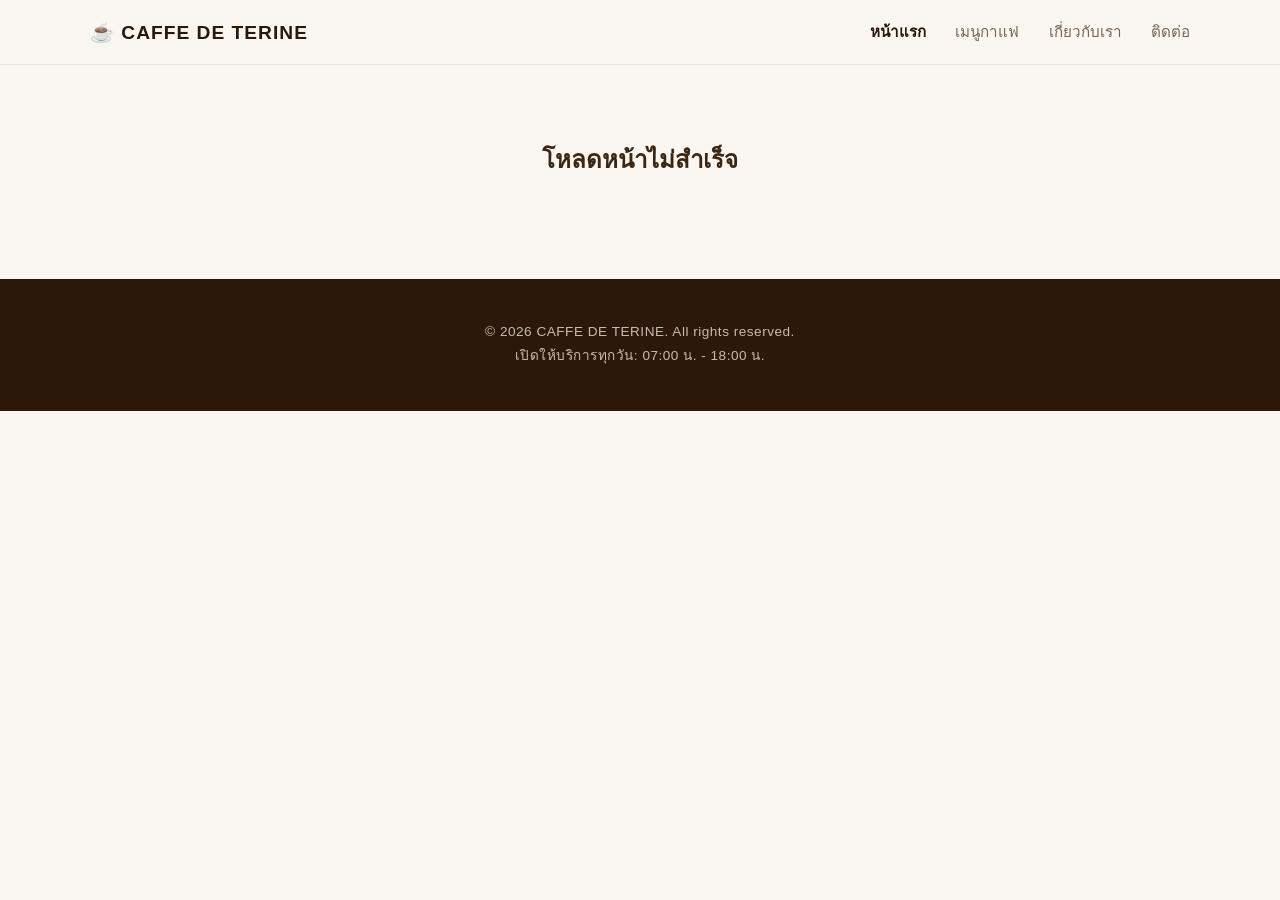
==== index.html @ ba51e7ea "first commit" ====
<!DOCTYPE html>
<html lang="th">
<head>
    <meta charset="UTF-8">
    <meta name="viewport" content="width=device-width, initial-scale=1.0">
    <title>CAFFE DE TERINE</title>

    <link rel="stylesheet" href="style/style.css">
</head>
<body>

    <div id="navbar-placeholder"></div>

    <!-- พื้นที่โหลดหน้า -->
    <main id="app"></main>

    <div id="footer-placeholder"></div>

    <script type="module" src="index.js"></script>

</body>
</html>
---- style/style.css ----
/* style.css */

/* 1. ส่วนควบคุมธีมหลัก (Luxury Minimalist) */
body {
    font-family: 'Segoe UI', Tahoma, Geneva, Verdana, sans-serif;
    background-color: #faf7f2; /* สีครีมสว่าง สะอาด เรียบหรู */
    color: #3d2612;
    margin: 0;
    padding: 120px 20px 60px 20px; /* เพิ่ม padding-top เพื่อหลบ Navbar ด้านบน */
    display: flex;
    flex-direction: column;
    align-items: center;
}

.header {
    text-align: center;
    margin-bottom: 50px;
}

.header h1 {
    font-size: 2.5rem;
    letter-spacing: 2px;
    margin-bottom: 10px;
    color: #2b1808;
}

.header p {
    color: #8c7662;
    font-style: italic;
}

/* 2. การจัดเลย์เอาต์กลุ่มสินค้า (Grid) */
.menu-grid {
    display: grid;
    grid-template-columns: repeat(auto-fill, minmax(300px, 1fr)); /* ปรับขนาดเริ่มต้นให้กว้างขึ้นเล็กน้อยตามภาพ */
    gap: 30px;
    max-width: 1100px;
    width: 100%;
}

/* 3. การ์ดสินค้าแต่ละชิ้น (ถอดแบบดีไซน์จากภาพ: ขอบมนโค้งชัดเจน, เงาซอฟท์ละมุน) */
.coffee-card {
    background-color: #ffffff;
    padding: 24px;
    border-radius: 20px; /* ปรับขอบให้โค้งมนสวยงามละมุนตาตามตัวอย่างในภาพ */
    box-shadow: 0 10px 30px rgba(0, 0, 0, 0.03); /* ปรับเงาให้ดูคลีน นุ่ม ฟุ้งลอย */
    border: 1px solid #eee5da;
    display: flex;
    flex-direction: column;
    justify-content: space-between;
    min-height: 480px; /* ควบคุมให้ความสูงการ์ดเท่ากันเสมอกันทุกช่อง */
    box-sizing: border-box;
}

/* ข้อความและหัวเรื่องภายในการ์ด */
.coffee-card h3 {
    font-size: 1.3rem;
    margin: 15px 0 8px 0;
    color: #2b1808;
    text-align: left; /* จัดชิดซ้ายตามภาพ */
    line-height: 1.3;
}

.coffee-card .coffee-desc {
    font-size: 0.85rem;
    color: #7a6552;
    line-height: 1.5;
    margin-bottom: 15px;
    text-align: left; /* จัดคำอธิบายชิดซ้ายตามภาพ */
}

/* สไตล์สำหรับจัดการรูปภาพภายในการ์ด */
.card-image-container {
    width: 100%;
    height: 220px; /* ขยายความสูงรูปภาพให้เต็มมิติสวยงาม */
    overflow: hidden;
    border-radius: 14px; /* มนขอบรูปภาพข้างในการ์ด */
    background-color: #eee5da;
}

.coffee-img {
    width: 100%;
    height: 100%;
    object-fit: cover;
    object-position: center;
    filter: brightness(0.96);
    transition: transform 0.8s cubic-bezier(0.16, 1, 0.3, 1), 
                filter 0.8s cubic-bezier(0.16, 1, 0.3, 1);
}

.coffee-card:hover .coffee-img {
    transform: scale(1.04);
    filter: brightness(1); 
}

/* โซนแสดงราคาและปริมาณน้ำหนักกาแฟ */
.price-tag {
    font-size: 1.3rem;
    font-weight: bold;
    color: #2b1808; /* สีน้ำตาลเข้มตามภาพ */
    margin-bottom: 15px;
    text-align: left; /* จัดชิดซ้าย */
    display: flex;
    align-items: center;
}

.weight-text {
    font-size: 0.95rem;
    color: #7a6552;
    font-weight: normal;
    margin-left: 5px;
}

/* 🛠️ ระบบปุ่มกดคู่ (สั่งซื้อเลย + ตะกร้าสินค้าทรงกลม) ตามภาพ */
.action-buttons-group {
    display: flex;
    gap: 12px;
    align-items: center;
    width: 100%;
}

.btn-buy {
    background-color: #2b1808; /* สีน้ำตาลเข้มซิกเนเจอร์ */
    color: #fff;
    border: none;
    padding: 12px 24px;
    border-radius: 25px; /* ทำปุ่มทรงมนรี แคปซูล หรูหราตามภาพ */
    cursor: pointer;
    font-weight: 500;
    font-size: 0.95rem;
    flex: 1; /* ดึงให้ปุ่มสั่งซื้อยืดกว้างยาวออกไป */
    transition: background-color 0.3s, transform 0.2s;
    text-align: center;
}

.btn-buy:hover {
    background-color: #4a2d16;
}

.btn-cart {
    background-color: #ffffff;
    color: #2b1808;
    border: 1px solid #2b1808; /* ขอบเส้นสีน้ำตาลเข้ม */
    width: 44px;
    height: 44px;
    border-radius: 50%; /* บังคับปุ่มรถเข็นเป็นวงกลมเป๊ะ ๆ */
    display: flex;
    align-items: center;
    justify-content: center;
    cursor: pointer;
    transition: background-color 0.3s, color 0.3s;
    padding: 0;
}

.btn-cart:hover {
    background-color: #2b1808;
    color: #ffffff;
}

/* 4. ระบบจัดการแอนิเมชันตอน Scroll (Smooth Loop) */
.scroll-reveal {
    opacity: 0;
    transform: translateY(25px); 
    transition: opacity 0.6s cubic-bezier(0.25, 1, 0.5, 1), 
                transform 0.6s cubic-bezier(0.25, 1, 0.5, 1);
    will-change: opacity, transform;
}

.scroll-reveal.active {
    opacity: 1;
    transform: translateY(0);
}

/* เอฟเฟกต์ยกตัวขึ้นนิด ๆ ตอนเอาเมาส์ชี้สัมผัสการ์ด */
.scroll-reveal.active:hover {
    transform: translateY(-5px);
    box-shadow: 0 15px 35px rgba(61, 38, 18, 0.08);
    border-color: #c4a484;
}

/* 5. ตกแต่ง NAVBAR & FOOTER */
.navbar {
    background-color: rgba(250, 247, 242, 0.9);
    backdrop-filter: blur(10px);
    position: fixed;
    top: 0;
    left: 0;
    width: 100%;
    z-index: 1000;
    border-bottom: 1px solid #eee5da;
    box-sizing: border-box;
}

.nav-container {
    max-width: 1100px;
    margin: 0 auto;
    display: flex;
    justify-content: space-between;
    align-items: center;
    padding: 20px;
}

.nav-logo {
    font-weight: bold;
    font-size: 1.2rem;
    color: #2b1808;
    text-decoration: none;
    letter-spacing: 1px;
}

.nav-links a {
    color: #7a6552;
    text-decoration: none;
    margin-left: 25px;
    font-size: 0.95rem;
    transition: color 0.3s;
}

.nav-links a:hover, .nav-links a.active {
    color: #2b1808;
    font-weight: 600;
}

/* Footer Style (🛠️ แก้บั๊กขยายกว้าง 100% ให้สมบูรณ์ ไม่ดันเว็บเอียงขวา) */
.footer {
    background-color: #2b1808;
    color: #eee5da;
    width: 89.1rem; 
    padding: 40px 0;
    margin-top: 80px;
    text-align: center;
    font-size: 0.85rem;
    letter-spacing: 0.5px;
}

.footer-container p {
    margin: 5px 0;
    opacity: 0.8;
}
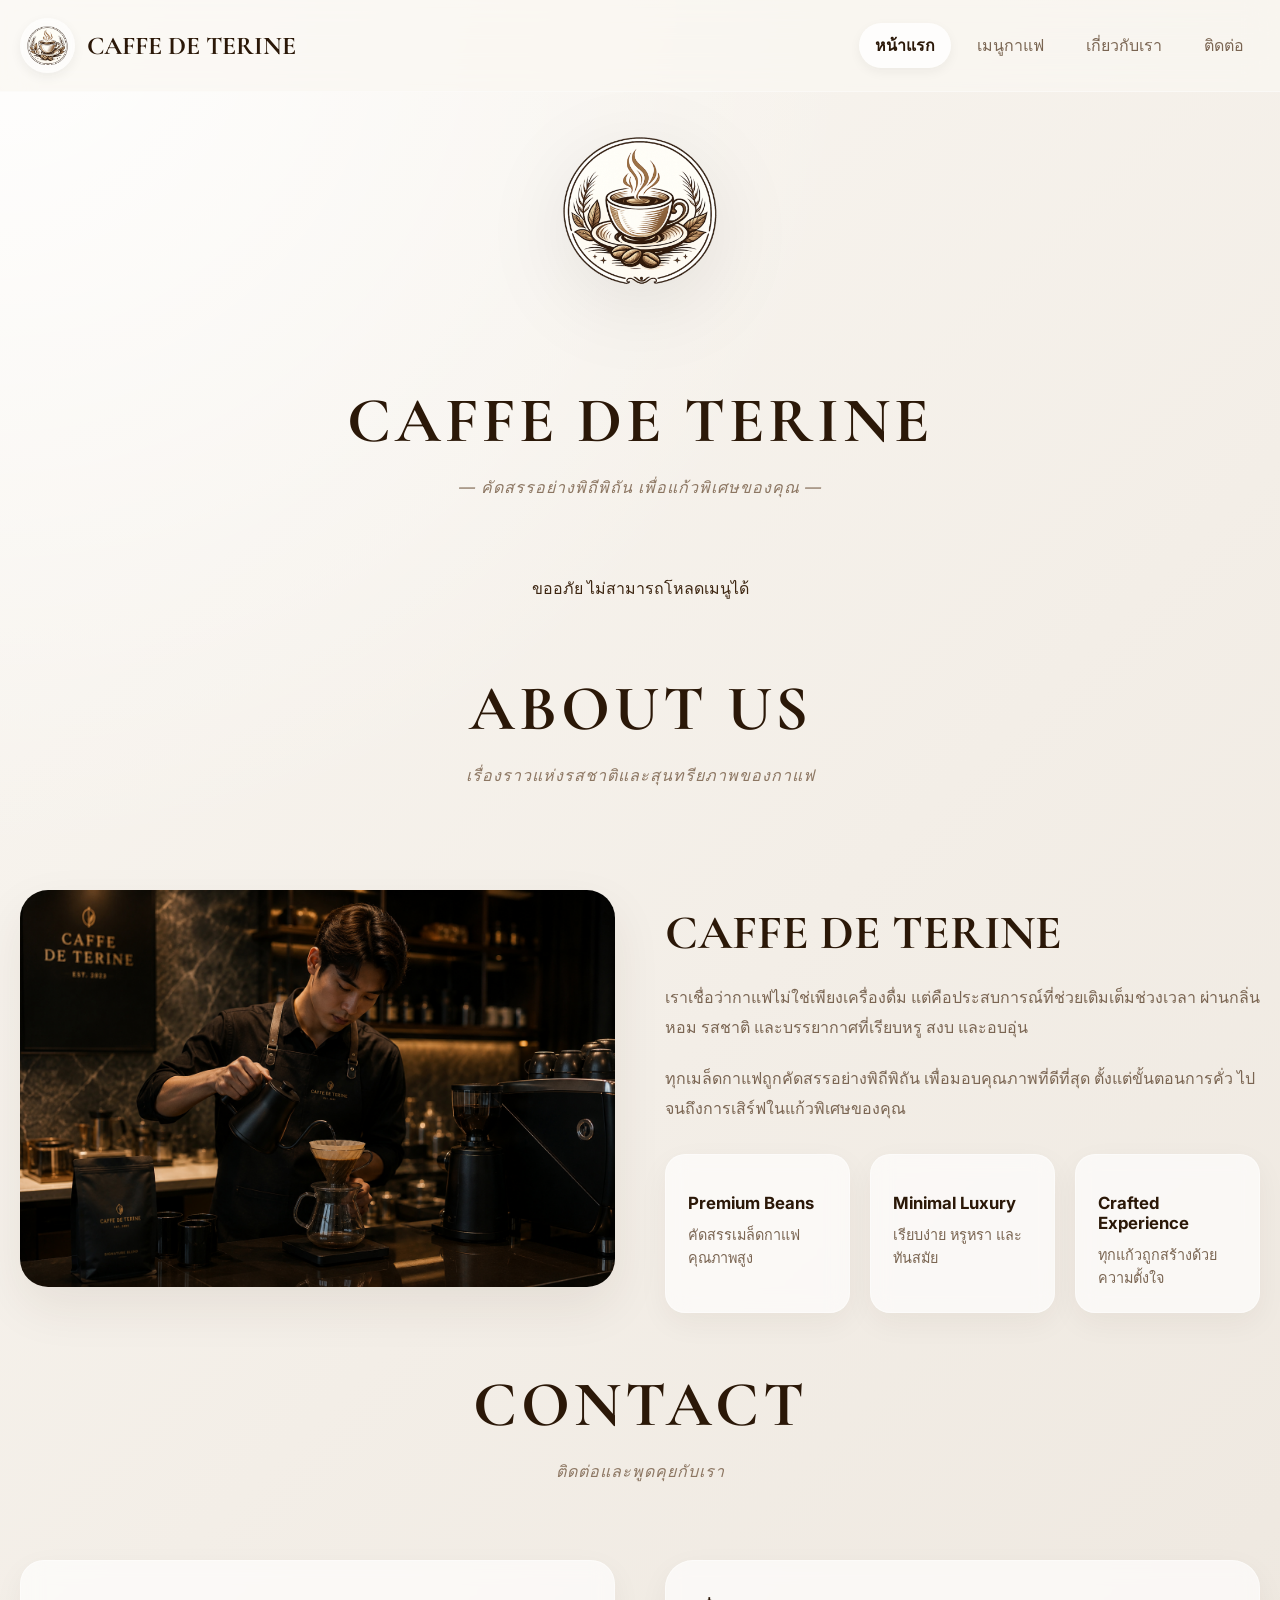
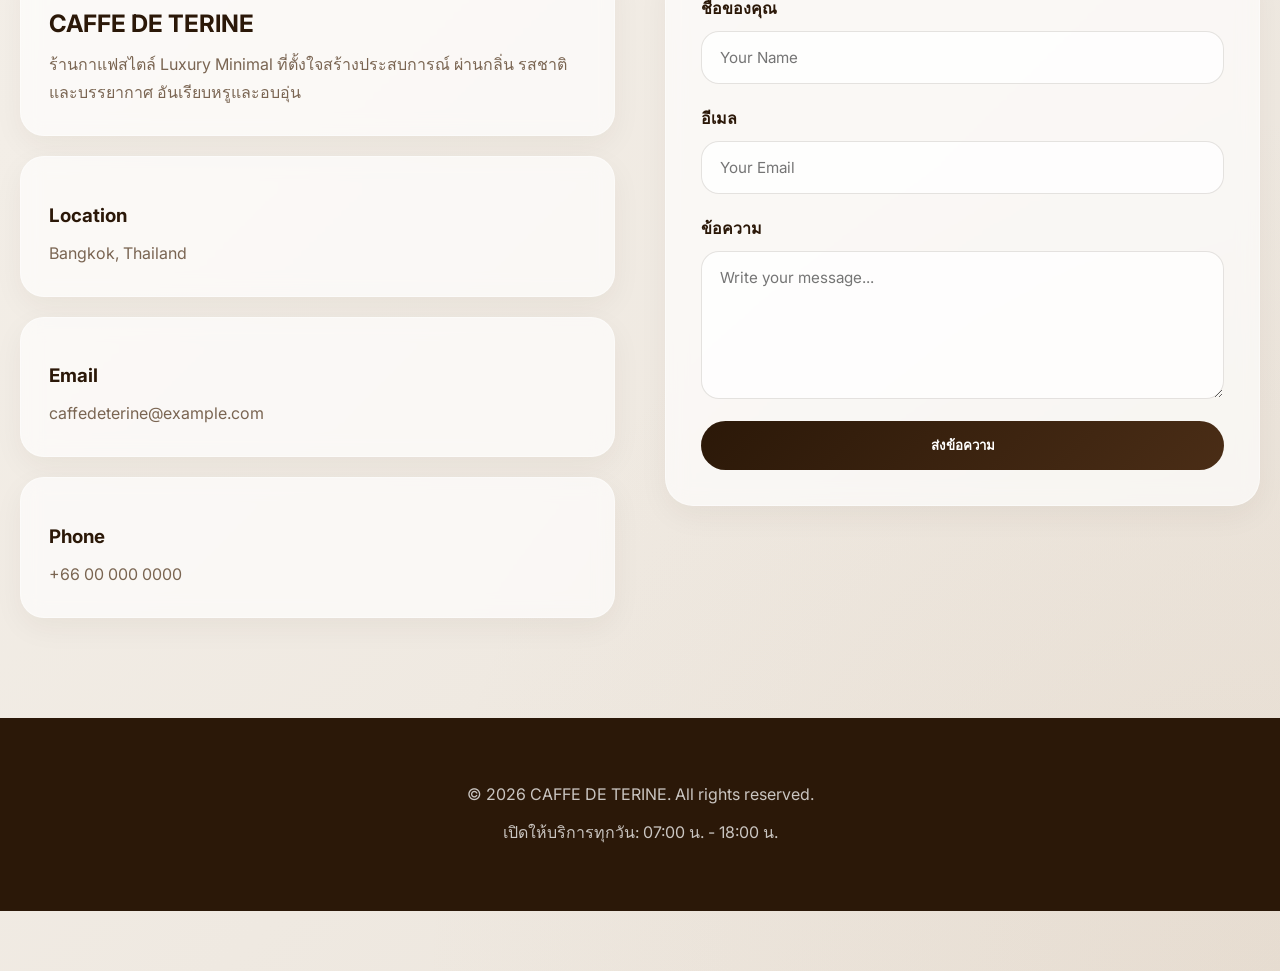
==== commit 4af25870: "ADD Feature,EDIT all page,ADD picture" ====
--- a/index.html
+++ b/index.html
@@ -1,22 +1,70 @@
 <!DOCTYPE html>
 <html lang="th">
+
 <head>
+
     <meta charset="UTF-8">
-    <meta name="viewport" content="width=device-width, initial-scale=1.0">
-    <title>CAFFE DE TERINE</title>
 
-    <link rel="stylesheet" href="style/style.css">
+    <meta
+        name="viewport"
+        content="width=device-width, initial-scale=1.0"
+    >
+
+    <title>
+        CAFFE DE TERINE
+    </title>
+
+    <!-- FAVICON -->
+    <link
+        rel="icon"
+        type="image/png"
+        href="./image/logo.png"
+    >
+
+    <!-- STYLE -->
+    <link
+        rel="stylesheet"
+        href="style/style.css"
+    >
+
 </head>
+
 <body>
 
+    <!-- NAVBAR -->
     <div id="navbar-placeholder"></div>
 
-    <!-- พื้นที่โหลดหน้า -->
-    <main id="app"></main>
+    <!-- MAIN -->
+    <main id="app">
 
+        <!-- HOME -->
+        <section
+            class="home-page"
+            id="home"
+        >
+
+            <div class="hero-center">
+
+                <img
+                    src="./image/logo.png"
+                    alt="CAFFE DE TERINE"
+                    class="hero-logo"
+                >
+            </div>
+
+        </section>
+
+    </main>
+
+    <!-- FOOTER -->
     <div id="footer-placeholder"></div>
 
-    <script type="module" src="index.js"></script>
+    <!-- SCRIPT -->
+    <script
+        type="module"
+        src="index.js"
+    ></script>
 
 </body>
+
 </html>
--- a/style/style.css
+++ b/style/style.css
@@ -1,80 +1,155 @@
-/* style.css */
-
-/* 1. ส่วนควบคุมธีมหลัก (Luxury Minimalist) */
+@import url('https://fonts.googleapis.com/css2?family=Cormorant+Garamond:wght@500;600;700&family=Inter:wght@300;400;500;600;700&display=swap');
+/* =========================
+   GLOBAL
+========================= */
+* {
+    box-sizing: border-box;
+}
+
 body {
-    font-family: 'Segoe UI', Tahoma, Geneva, Verdana, sans-serif;
-    background-color: #faf7f2; /* สีครีมสว่าง สะอาด เรียบหรู */
+    font-family: 'Inter', sans-serif;
+    background:radial-gradient(circle at top left,rgba(255,255,255,0.9),transparent 30%),
+    radial-gradient(circle at bottom right,rgba(196,164,132,0.12),transparent 30%),
+    linear-gradient(135deg,#faf7f2 0%,#f3eee7 45%,#ebe4db 100%);
     color: #3d2612;
     margin: 0;
-    padding: 120px 20px 60px 20px; /* เพิ่ม padding-top เพื่อหลบ Navbar ด้านบน */
-    display: flex;
-    flex-direction: column;
-    align-items: center;
-}
-
+    padding: 120px 20px 60px;
+    min-height: 100vh;
+    overflow-x: hidden;
+    position: relative;
+    display: flex;
+    flex-direction: column;
+    align-items: center;
+}
+/* luxury grain texture */
+body::after {
+    content: '';
+    position: fixed;
+    inset: 0;
+    background-image:url("https://www.transparenttextures.com/patterns/noise.png");
+    opacity: 0.03;
+    pointer-events: none;
+    z-index: -1;
+}
+/* =========================
+   HOME HERO
+========================= */
+
+.home-page {
+    min-height: 2vh;
+    display: flex;
+    align-items: center;
+    justify-content: center;
+    position: relative;
+}
+
+.hero-center {
+    text-align: center;
+    animation:fadeUp 1s ease;
+}
+
+.hero-logo {
+    width: 180px;
+    height: 180px;
+    object-fit: contain;
+    margin-bottom: 25px;
+    filter:drop-shadow(0 20px 40px rgba(0,0,0,0.08));
+    animation:floatLogo 4s ease-in-out infinite;
+}
+/* =========================
+   APP
+========================= */
+#app {
+    width: 100%;
+    max-width: 1280px;
+    animation: fadePage 0.5s ease;
+}
+/* =========================
+   HEADER
+========================= */
 .header {
+    width: 100%;
     text-align: center;
-    margin-bottom: 50px;
+    margin-bottom: 60px;
+    animation: fadeUp 0.8s ease;
 }
 
 .header h1 {
-    font-size: 2.5rem;
-    letter-spacing: 2px;
+    font-family:'Cormorant Garamond',serif;
+    font-size:clamp(2.5rem, 6vw, 4rem);
+    letter-spacing: 4px;
     margin-bottom: 10px;
     color: #2b1808;
+    font-weight: 700;
 }
 
 .header p {
     color: #8c7662;
     font-style: italic;
-}
-
-/* 2. การจัดเลย์เอาต์กลุ่มสินค้า (Grid) */
+    font-size: 1rem;
+    letter-spacing: 1px;
+}
+/* =========================
+   MENU GRID
+========================= */
 .menu-grid {
     display: grid;
-    grid-template-columns: repeat(auto-fill, minmax(300px, 1fr)); /* ปรับขนาดเริ่มต้นให้กว้างขึ้นเล็กน้อยตามภาพ */
-    gap: 30px;
-    max-width: 1100px;
-    width: 100%;
-}
-
-/* 3. การ์ดสินค้าแต่ละชิ้น (ถอดแบบดีไซน์จากภาพ: ขอบมนโค้งชัดเจน, เงาซอฟท์ละมุน) */
+    grid-template-columns:repeat(auto-fit, minmax(340px, 340px));
+    justify-content: center;
+    gap: 35px;
+    width: 100%;
+    margin: 0 auto;
+}
+/* =========================
+   COFFEE CARD
+========================= */
 .coffee-card {
-    background-color: #ffffff;
+    background:rgba(255,255,255,0.72);
+    backdrop-filter: blur(14px);
+    -webkit-backdrop-filter: blur(14px);
+    border:1px solid rgba(255,255,255,0.4);
+    border-radius: 24px;
     padding: 24px;
-    border-radius: 20px; /* ปรับขอบให้โค้งมนสวยงามละมุนตาตามตัวอย่างในภาพ */
-    box-shadow: 0 10px 30px rgba(0, 0, 0, 0.03); /* ปรับเงาให้ดูคลีน นุ่ม ฟุ้งลอย */
-    border: 1px solid #eee5da;
     display: flex;
     flex-direction: column;
     justify-content: space-between;
-    min-height: 480px; /* ควบคุมให้ความสูงการ์ดเท่ากันเสมอกันทุกช่อง */
-    box-sizing: border-box;
-}
-
-/* ข้อความและหัวเรื่องภายในการ์ด */
-.coffee-card h3 {
-    font-size: 1.3rem;
-    margin: 15px 0 8px 0;
-    color: #2b1808;
-    text-align: left; /* จัดชิดซ้ายตามภาพ */
-    line-height: 1.3;
-}
-
-.coffee-card .coffee-desc {
-    font-size: 0.85rem;
-    color: #7a6552;
-    line-height: 1.5;
-    margin-bottom: 15px;
-    text-align: left; /* จัดคำอธิบายชิดซ้ายตามภาพ */
-}
-
-/* สไตล์สำหรับจัดการรูปภาพภายในการ์ด */
+    min-height: 500px;
+    box-shadow:0 10px 40px rgba(61,38,18,0.05);
+    transition:transform 0.45s ease,box-shadow 0.45s ease,border-color 0.45s ease;
+}
+
+.coffee-card:hover {
+    box-shadow:0 20px 50px rgba(61,38,18,0.10);
+    border-color:rgba(196,164,132,0.45);
+}
+/* =========================
+   SCROLL REVEAL
+========================= */
+.scroll-reveal {
+    opacity: 0;
+    transform:translateY(30px);
+    transition:opacity 0.8s cubic-bezier(0.16,1,0.3,1),transform 0.8s cubic-bezier(0.16,1,0.3,1);
+    will-change:opacity,transform;
+}
+
+.scroll-reveal.active {
+    opacity: 1;
+    transform:translateY(0);
+}
+/* IMPORTANT:
+   hover หลัง active เท่านั้น
+*/
+.scroll-reveal.active:hover {
+    transform:translateY(-8px);
+}
+/* =========================
+   IMAGE
+========================= */
 .card-image-container {
     width: 100%;
-    height: 220px; /* ขยายความสูงรูปภาพให้เต็มมิติสวยงาม */
+    height: 240px;
     overflow: hidden;
-    border-radius: 14px; /* มนขอบรูปภาพข้างในการ์ด */
+    border-radius: 18px;
     background-color: #eee5da;
 }
 
@@ -82,158 +157,410 @@
     width: 100%;
     height: 100%;
     object-fit: cover;
-    object-position: center;
-    filter: brightness(0.96);
-    transition: transform 0.8s cubic-bezier(0.16, 1, 0.3, 1), 
-                filter 0.8s cubic-bezier(0.16, 1, 0.3, 1);
+    transition:transform 0.8s cubic-bezier(0.16, 1, 0.3, 1);
 }
 
 .coffee-card:hover .coffee-img {
-    transform: scale(1.04);
-    filter: brightness(1); 
-}
-
-/* โซนแสดงราคาและปริมาณน้ำหนักกาแฟ */
+    transform: scale(1.06);
+}
+/* =========================
+   TEXT
+========================= */
+.coffee-card h3 {
+    font-size: 1.35rem;
+    margin: 18px 0 10px;
+    color: #2b1808;
+    line-height: 1.3;
+}
+
+.coffee-desc {
+    color: #7a6552;
+    line-height: 1.7;
+    font-size: 0.92rem;
+}
+/* =========================
+   PRICE
+========================= */
 .price-tag {
-    font-size: 1.3rem;
-    font-weight: bold;
-    color: #2b1808; /* สีน้ำตาลเข้มตามภาพ */
-    margin-bottom: 15px;
-    text-align: left; /* จัดชิดซ้าย */
+    font-size: 1.4rem;
+    font-weight: 700;
+    margin-bottom: 18px;
     display: flex;
     align-items: center;
 }
 
 .weight-text {
     font-size: 0.95rem;
+    margin-left: 6px;
+    color: #8c7662;
+    font-weight: 400;
+}
+/* =========================
+   BUTTON GROUP
+========================= */
+.action-buttons-group {
+    display: flex;
+    align-items: center;
+    gap: 12px;
+}
+/* =========================
+   BUY BUTTON
+========================= */
+.btn-buy {
+    flex: 1;
+    background:linear-gradient(135deg,#2b1808,#4a2d16);
+    color: white;
+    border: none;
+    padding: 14px 24px;
+    border-radius: 999px;
+    cursor: pointer;
+    font-weight: 600;
+    transition:transform 0.3s ease,box-shadow 0.3s ease;
+}
+
+.btn-buy:hover {
+    transform: translateY(-2px);
+    box-shadow:0 10px 20px rgba(61,38,18,0.2);
+}
+/* =========================
+   CART BUTTON
+========================= */
+.btn-cart {
+    width: 50px;
+    height: 50px;
+    border-radius: 50%;
+    border:1px solid rgba(43,24,8,0.15);
+    background:rgba(255,255,255,0.75);
+    cursor: pointer;
+    transition: 0.3s ease;
+}
+
+.btn-cart:hover {
+    background: #2b1808;
+    color: white;
+}
+/* =========================
+   ABOUT PAGE
+========================= */
+.about-page {
+    width: 100%;
+    max-width: 1280px;
+    margin: 0 auto;
+    display: flex;
+    flex-direction: column;
+    align-items: center;
+}
+
+.about-container {
+    width: 100%;
+    display: grid;
+    grid-template-columns:repeat(auto-fit, minmax(320px, 1fr));
+    gap: 50px;
+    align-items: center;
+}
+
+.about-image {
+    width: 100%;
+    border-radius: 28px;
+    overflow: hidden;
+    box-shadow:0 20px 50px rgba(61,38,18,0.08);
+}
+
+.about-image img {
+    width: 100%;
+    height: 100%;
+    object-fit: cover;
+    display: block;
+}
+
+.about-content h2 {
+    font-family:'Cormorant Garamond',serif;
+    font-size: 3rem;
+    margin-bottom: 20px;
+    color: #2b1808;
+}
+
+.about-content p {
     color: #7a6552;
-    font-weight: normal;
-    margin-left: 5px;
-}
-
-/* 🛠️ ระบบปุ่มกดคู่ (สั่งซื้อเลย + ตะกร้าสินค้าทรงกลม) ตามภาพ */
-.action-buttons-group {
-    display: flex;
-    gap: 12px;
-    align-items: center;
-    width: 100%;
-}
-
-.btn-buy {
-    background-color: #2b1808; /* สีน้ำตาลเข้มซิกเนเจอร์ */
-    color: #fff;
-    border: none;
-    padding: 12px 24px;
-    border-radius: 25px; /* ทำปุ่มทรงมนรี แคปซูล หรูหราตามภาพ */
-    cursor: pointer;
-    font-weight: 500;
+    line-height: 1.9;
+    margin-bottom: 20px;
+    font-size: 1rem;
+}
+
+.about-info {
+    display: grid;
+    grid-template-columns:repeat(auto-fit, minmax(180px, 1fr));
+    gap: 20px;
+    margin-top: 30px;
+}
+
+.info-card {
+    background:rgba(255,255,255,0.65);
+    backdrop-filter: blur(10px);
+    border:1px solid rgba(255,255,255,0.4);
+    border-radius: 20px;
+    padding: 22px;
+    box-shadow:0 10px 30px rgba(61,38,18,0.05);
+}
+
+.info-card h3 {
+    margin-bottom: 10px;
+    color: #2b1808;
+    font-size: 1.05rem;
+}
+
+.info-card p {
+    margin: 0;
+    font-size: 0.9rem;
+    line-height: 1.6;
+}
+/* =========================
+   MOBILE
+========================= */
+@media (max-width: 768px) {
+    .about-container {
+        gap: 35px;
+    }
+    .about-content h2 {
+        font-size: 2.3rem;
+        text-align: center;
+    }
+    .about-content p {
+        text-align: center;
+    }
+}
+/* =========================
+   CONTACT PAGE
+========================= */
+.contact-page {
+    width: 100%;
+    max-width: 1280px;
+    margin: 0 auto;
+    display: flex;
+    flex-direction: column;
+    align-items: center;
+}
+
+.contact-container {
+    width: 100%;
+    display: grid;
+    grid-template-columns:repeat(auto-fit, minmax(320px, 1fr));
+    gap: 50px;
+    align-items: start;
+}
+
+.contact-info {
+    display: flex;
+    flex-direction: column;
+    gap: 20px;
+}
+
+.contact-card {
+    background:rgba(255,255,255,0.65);
+    backdrop-filter: blur(10px);
+    border:1px solid rgba(255,255,255,0.4);
+    border-radius: 24px;
+    padding: 28px;
+    box-shadow:0 10px 30px rgba(61,38,18,0.05);
+}
+
+.contact-card h2,
+.contact-card h3 {
+    color: #2b1808;
+    margin-bottom: 12px;
+}
+
+.contact-card p {
+    color: #7a6552;
+    line-height: 1.8;
+    margin: 0;
+}
+
+.contact-form-wrapper {
+    background:rgba(255,255,255,0.65);
+    backdrop-filter: blur(10px);
+    border:1px solid rgba(255,255,255,0.4);
+    border-radius: 28px;
+    padding: 35px;
+    box-shadow:0 10px 30px rgba(61,38,18,0.05);
+}
+
+.contact-form {
+    display: flex;
+    flex-direction: column;
+    gap: 22px;
+}
+
+.form-group {
+    display: flex;
+    flex-direction: column;
+    gap: 10px;
+}
+
+.form-group label {
+    font-weight: 600;
+    color: #2b1808;
+}
+
+.form-group input,
+.form-group textarea {
+    width: 100%;
+    border:1px solid rgba(43,24,8,0.12);
+    background:rgba(255,255,255,0.75);
+    border-radius: 18px;
+    padding: 16px 18px;
+    font-family: inherit;
     font-size: 0.95rem;
-    flex: 1; /* ดึงให้ปุ่มสั่งซื้อยืดกว้างยาวออกไป */
-    transition: background-color 0.3s, transform 0.2s;
-    text-align: center;
-}
-
-.btn-buy:hover {
-    background-color: #4a2d16;
-}
-
-.btn-cart {
-    background-color: #ffffff;
-    color: #2b1808;
-    border: 1px solid #2b1808; /* ขอบเส้นสีน้ำตาลเข้ม */
-    width: 44px;
-    height: 44px;
-    border-radius: 50%; /* บังคับปุ่มรถเข็นเป็นวงกลมเป๊ะ ๆ */
-    display: flex;
-    align-items: center;
-    justify-content: center;
-    cursor: pointer;
-    transition: background-color 0.3s, color 0.3s;
-    padding: 0;
-}
-
-.btn-cart:hover {
-    background-color: #2b1808;
-    color: #ffffff;
-}
-
-/* 4. ระบบจัดการแอนิเมชันตอน Scroll (Smooth Loop) */
-.scroll-reveal {
-    opacity: 0;
-    transform: translateY(25px); 
-    transition: opacity 0.6s cubic-bezier(0.25, 1, 0.5, 1), 
-                transform 0.6s cubic-bezier(0.25, 1, 0.5, 1);
-    will-change: opacity, transform;
-}
-
-.scroll-reveal.active {
-    opacity: 1;
-    transform: translateY(0);
-}
-
-/* เอฟเฟกต์ยกตัวขึ้นนิด ๆ ตอนเอาเมาส์ชี้สัมผัสการ์ด */
-.scroll-reveal.active:hover {
-    transform: translateY(-5px);
-    box-shadow: 0 15px 35px rgba(61, 38, 18, 0.08);
-    border-color: #c4a484;
-}
-
-/* 5. ตกแต่ง NAVBAR & FOOTER */
+    outline: none;
+    transition:border-color 0.3s ease,box-shadow 0.3s ease;
+}
+
+.form-group input:focus,
+.form-group textarea:focus {
+    border-color:rgba(196,164,132,0.7);
+    box-shadow:0 0 0 4px rgba(196,164,132,0.12);
+}
+/* =========================
+   MOBILE
+========================= */
+@media (max-width: 768px) {
+    .contact-container {
+        gap: 35px;
+    }
+    .contact-form-wrapper {
+        padding: 25px;
+    }
+}
+/* =========================
+   NAVBAR
+========================= */
 .navbar {
-    background-color: rgba(250, 247, 242, 0.9);
-    backdrop-filter: blur(10px);
     position: fixed;
     top: 0;
     left: 0;
     width: 100%;
     z-index: 1000;
-    border-bottom: 1px solid #eee5da;
-    box-sizing: border-box;
+    background:rgba(250,247,242,0.72);
+    backdrop-filter: blur(16px);
+    -webkit-backdrop-filter: blur(16px);
+    border-bottom:1px solid rgba(255,255,255,0.4);
 }
 
 .nav-container {
-    max-width: 1100px;
+    max-width: 1280px;
     margin: 0 auto;
     display: flex;
     justify-content: space-between;
     align-items: center;
-    padding: 20px;
+    padding: 18px 20px;
 }
 
 .nav-logo {
-    font-weight: bold;
-    font-size: 1.2rem;
-    color: #2b1808;
+    display: flex;
+    align-items: center;
+    gap: 12px;
     text-decoration: none;
-    letter-spacing: 1px;
-}
-
-.nav-links a {
+    color: #2b1808;
+    font-family:'Cormorant Garamond',serif;
+    font-size: 1.6rem;
+    font-weight: 700;
+}
+
+.logo-img {
+    width: 55px;
+    height: 55px;
+    object-fit: cover;
+    border-radius: 50%;
+    padding: 4px;
+    background:rgba(255,255,255,0.65);
+    box-shadow:0 4px 12px rgba(0,0,0,0.06);
+    backdrop-filter: blur(10px);
+
+}
+
+.nav-links {
+    display: flex;
+    align-items: center;
+    gap: 10px;
+}
+
+.nav-link {
     color: #7a6552;
     text-decoration: none;
-    margin-left: 25px;
-    font-size: 0.95rem;
-    transition: color 0.3s;
-}
-
-.nav-links a:hover, .nav-links a.active {
-    color: #2b1808;
-    font-weight: 600;
-}
-
-/* Footer Style (🛠️ แก้บั๊กขยายกว้าง 100% ให้สมบูรณ์ ไม่ดันเว็บเอียงขวา) */
+    padding: 10px 16px;
+    border-radius: 999px;
+    transition: 0.3s ease;
+}
+
+.nav-link:hover {
+    background:rgba(255,255,255,0.5);
+    color: #2b1808;
+}
+
+.nav-link.active {
+    background:rgba(255,255,255,0.8);
+    color: #2b1808;
+    font-weight: 700;
+    box-shadow:0 4px 12px rgba(0,0,0,0.05);
+}
+/* =========================
+   FOOTER
+========================= */
 .footer {
-    background-color: #2b1808;
-    color: #eee5da;
-    width: 89.1rem; 
-    padding: 40px 0;
-    margin-top: 80px;
+    width: 100vw;
+    margin-top: 100px;
+    background: #2b1808;
+    color:rgba(255,255,255,0.75);
+    padding: 50px 20px;
+}
+
+.footer-container {
+    max-width: 1280px;
+    margin: 0 auto;
     text-align: center;
-    font-size: 0.85rem;
-    letter-spacing: 0.5px;
-}
-
-.footer-container p {
-    margin: 5px 0;
-    opacity: 0.8;
+}
+/* =========================
+   ANIMATION
+========================= */
+@keyframes fadePage {
+    from {
+        opacity: 0;
+        transform: translateY(12px);
+    }
+    to {
+        opacity: 1;
+        transform: translateY(0);
+    }
+}
+@keyframes fadeUp {
+    from {
+        opacity: 0;
+        transform: translateY(25px);
+    }
+    to {
+        opacity: 1;
+        transform: translateY(0);
+    }
+}
+/* =========================
+   MOBILE
+========================= */
+@media (max-width: 768px) {
+    body {
+        padding:110px 16px 40px;
+    }
+    .nav-container {
+        flex-direction: column;
+        gap: 15px;
+    }
+    .nav-links {
+        flex-wrap: wrap;
+        justify-content: center;
+    }
+    .menu-grid {
+        grid-template-columns: 1fr;
+    }
+    .coffee-card {
+        min-height: auto;
+    }
 }
